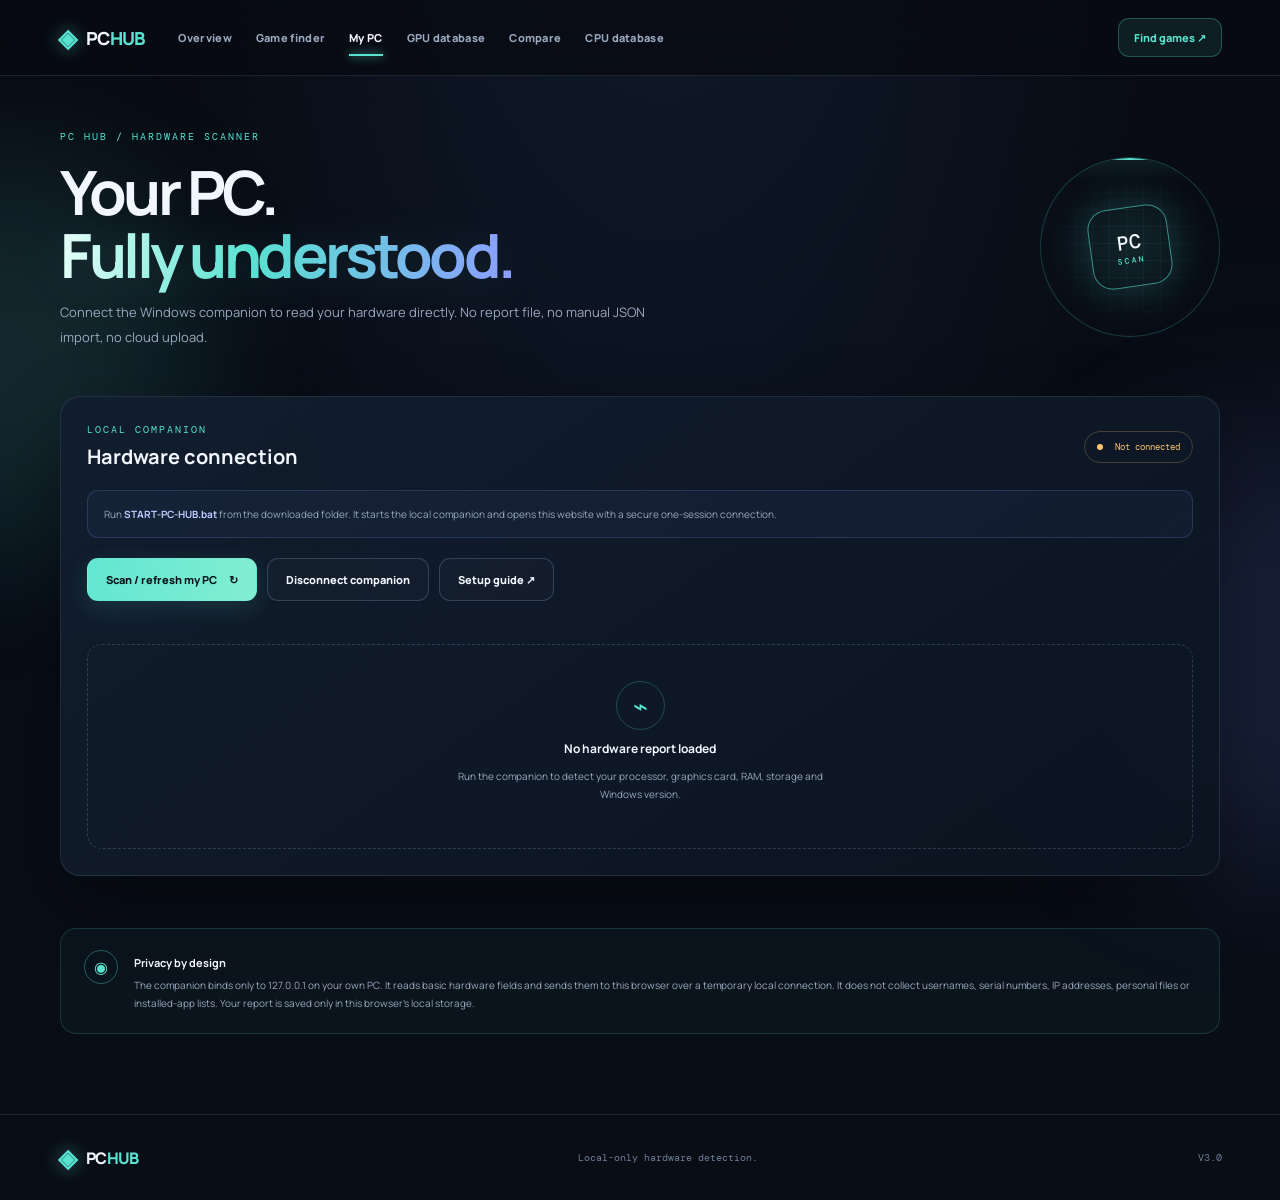
==== my-pc.html @ 4789aaba "Add files via upload" ====
<!doctype html><html lang="en"><head><meta charset="utf-8"><meta name="viewport" content="width=device-width,initial-scale=1"><meta name="theme-color" content="#080b13"><title>My PC — PC Hub</title><link rel="preconnect" href="https://fonts.googleapis.com"><link href="https://fonts.googleapis.com/css2?family=DM+Mono:wght@400;500&family=Manrope:wght@400;500;600;700;800&display=swap" rel="stylesheet"><link rel="stylesheet" href="style.css"></head>
<body data-page="mypc"><div class="ambient ambient-a"></div><div class="ambient ambient-b"></div><header class="topbar"><a class="brand" href="index.html"><span class="brand-icon">◈</span><span>PC<span class="brand-accent">HUB</span></span></a><button class="mobile-menu" id="mobileMenu" aria-label="Toggle navigation">☰</button><nav class="main-nav" id="mainNav"><a href="index.html">Overview</a><a href="games.html">Game finder</a><a class="active" href="my-pc.html">My PC</a><a href="gpus.html">GPU database</a><a href="compare.html">Compare</a><a href="cpus.html">CPU database</a></nav><a class="nav-cta" href="games.html">Find games ↗</a></header>
<main class="container page-main"><div class="page-hero reveal"><div><div class="eyebrow">PC HUB / HARDWARE SCANNER</div><h1>Your PC.<br><span class="gradient-text">Fully understood.</span></h1><p>Connect the Windows companion to read your hardware directly. No report file, no manual JSON import, no cloud upload.</p></div><div class="scanner-visual"><div class="scanner-grid"></div><div class="scanner-core">PC<br><span>SCAN</span></div><div class="scanner-line"></div></div></div>
<section class="panel scanner-panel reveal"><div class="panel-topline"><div><div class="eyebrow">LOCAL COMPANION</div><h2>Hardware connection</h2></div><div class="connection-state" id="connectionState"><i></i> Not connected</div></div><div id="bridgeMessage" class="inline-notice">Run <b>START-PC-HUB.bat</b> from the downloaded folder. It starts the local companion and opens this website with a secure one-session connection.</div><div class="scanner-actions"><button class="button button-primary" id="scanNow">Scan / refresh my PC <span>↻</span></button><button class="button button-ghost" id="stopBridge">Disconnect companion</button><a class="button button-ghost" href="README.md">Setup guide ↗</a></div><div class="scan-progress" id="scanProgress"><span></span></div><div id="hardwareReport" class="hardware-grid"><div class="hardware-placeholder"><div class="placeholder-icon">⌁</div><b>No hardware report loaded</b><p>Run the companion to detect your processor, graphics card, RAM, storage and Windows version.</p></div></div></section>
<section class="privacy-card reveal"><div class="privacy-icon">◉</div><div><b>Privacy by design</b><p>The companion binds only to 127.0.0.1 on your own PC. It reads basic hardware fields and sends them to this browser over a temporary local connection. It does not collect usernames, serial numbers, IP addresses, personal files or installed-app lists. Your report is saved only in this browser's local storage.</p></div></section></main><footer class="site-footer"><a class="brand" href="index.html"><span class="brand-icon">◈</span><span>PC<span class="brand-accent">HUB</span></span></a><span>Local-only hardware detection.</span><span class="footer-right">V3.0</span></footer><script src="app.js"></script></body></html>
---- style.css ----
:root{--bg:#080b13;--bg2:#0d1420;--panel:#111a29;--panel2:#0d1725;--line:rgba(155,181,218,.14);--line2:rgba(155,181,218,.24);--text:#f2f6ff;--muted:#99a8be;--muted2:#6e7f98;--cyan:#58e2d0;--blue:#7696ff;--violet:#ad87ff;--green:#68e1a4;--amber:#ffc66d;--red:#ff858a;--radius:22px;--shadow:0 25px 70px rgba(0,0,0,.32)}*{box-sizing:border-box}html{scroll-behavior:smooth}body{margin:0;min-height:100vh;overflow-x:hidden;background:radial-gradient(ellipse at 52% -35%,rgba(49,91,146,.24),transparent 56%),linear-gradient(180deg,#080b13 0%,#080d17 55%,#090d15 100%);color:var(--text);font-family:Manrope,Inter,Segoe UI,Arial,sans-serif;-webkit-font-smoothing:antialiased}a{color:inherit;text-decoration:none}button,input,select{font:inherit}.ambient{position:fixed;z-index:-1;pointer-events:none;filter:blur(75px);opacity:.13;border-radius:50%;animation:ambientDrift 18s ease-in-out infinite alternate}.ambient-a{width:390px;height:390px;left:-190px;top:18%;background:var(--cyan)}.ambient-b{width:440px;height:440px;right:-210px;top:48%;background:var(--blue);animation-delay:-9s}@keyframes ambientDrift{from{transform:translate3d(0,-20px,0) scale(.9)}to{transform:translate3d(30px,40px,0) scale(1.15)}}.topbar{height:76px;padding:0 max(4.5vw,24px);display:flex;align-items:center;gap:34px;border-bottom:1px solid var(--line);background:rgba(8,11,19,.79);backdrop-filter:blur(22px);position:sticky;top:0;z-index:30}.brand{display:inline-flex;align-items:center;gap:10px;font-size:18px;font-weight:800;letter-spacing:-.7px;white-space:nowrap}.brand-icon{color:var(--cyan);font-size:25px;text-shadow:0 0 18px #58e2d080}.brand-accent{color:var(--cyan)}.main-nav{display:flex;gap:24px;flex:1;align-items:center}.main-nav a{color:var(--muted);font-size:11px;font-weight:800;letter-spacing:.3px;transition:color .25s,transform .25s;position:relative}.main-nav a:after{content:"";position:absolute;left:0;bottom:-11px;width:0;height:2px;background:var(--cyan);box-shadow:0 0 10px var(--cyan);transition:width .25s}.main-nav a:hover,.main-nav a.active{color:var(--text)}.main-nav a:hover{transform:translateY(-1px)}.main-nav a.active:after,.main-nav a:hover:after{width:100%}.nav-cta{font-size:11px;font-weight:800;background:rgba(88,226,208,.09);border:1px solid rgba(88,226,208,.28);color:var(--cyan);padding:11px 15px;border-radius:11px;white-space:nowrap;transition:.25s}.nav-cta:hover{background:rgba(88,226,208,.17);box-shadow:0 0 25px rgba(88,226,208,.1);transform:translateY(-2px)}.pulse-dot{display:inline-block;width:7px;height:7px;border-radius:50%;background:var(--green);box-shadow:0 0 0 0 rgba(104,225,164,.5);margin-right:8px;animation:pulse 1.9s ease-out infinite}@keyframes pulse{70%{box-shadow:0 0 0 8px rgba(104,225,164,0)}100%{box-shadow:0 0 0 0 rgba(104,225,164,0)}}.mobile-menu{display:none;background:none;color:var(--text);border:1px solid var(--line);padding:8px 11px;border-radius:9px}.container{width:min(1160px,calc(100% - 48px));margin:0 auto}.home-main{padding-top:60px;padding-bottom:70px}.hero{min-height:480px;border:1px solid var(--line);border-radius:28px;padding:62px 62px 54px;position:relative;overflow:hidden;display:grid;grid-template-columns:1.12fr .88fr;align-items:center;background:linear-gradient(122deg,rgba(18,30,47,.98),rgba(11,20,33,.94) 58%,rgba(15,35,47,.91));box-shadow:var(--shadow);isolation:isolate}.hero:before{content:"";position:absolute;inset:0;z-index:-1;background:linear-gradient(110deg,transparent 25%,rgba(88,226,208,.045) 50%,transparent 75%);background-size:220% 100%;animation:heroSweep 8s ease-in-out infinite}.hero:after{content:"";position:absolute;width:560px;height:560px;border-radius:50%;right:-220px;top:-270px;border:1px solid rgba(88,226,208,.09);box-shadow:0 0 0 40px rgba(88,226,208,.018),0 0 0 80px rgba(88,226,208,.012);z-index:-1}@keyframes heroSweep{0%,100%{background-position:120% 0}50%{background-position:-80% 0}}.eyebrow{font:10px 'DM Mono',monospace;letter-spacing:2px;color:var(--cyan);text-transform:uppercase}.hero-copy{position:relative;z-index:2}.hero h1{font-size:clamp(48px,6vw,72px);letter-spacing:-4px;line-height:1.02;margin:22px 0 18px;font-weight:800}.gradient-text{background:linear-gradient(100deg,#e9fff9 0%,#58e2d0 42%,#8e9cff 100%);background-clip:text;-webkit-background-clip:text;color:transparent;filter:drop-shadow(0 5px 22px rgba(88,226,208,.12))}.hero-lede{color:var(--muted);font-size:14px;line-height:1.9;max-width:510px}.hero-actions{display:flex;gap:12px;margin-top:28px}.button{border:1px solid var(--line2);border-radius:11px;padding:13px 18px;display:inline-flex;align-items:center;justify-content:center;gap:12px;font-size:11px;font-weight:800;cursor:pointer;transition:transform .25s,border-color .25s,background .25s,box-shadow .25s;color:var(--text);background:rgba(255,255,255,.025)}.button:hover{transform:translateY(-3px);border-color:rgba(88,226,208,.55);box-shadow:0 12px 28px rgba(0,0,0,.18)}.button-primary{color:#08131a;background:linear-gradient(105deg,#62e6d2,#82eed2);border-color:transparent;box-shadow:0 7px 25px rgba(88,226,208,.14)}.button-primary:hover{background:linear-gradient(105deg,#8af2e3,#9cf5dc);box-shadow:0 12px 35px rgba(88,226,208,.22)}.button-ghost{background:rgba(255,255,255,.018)}.hero-proof{display:flex;gap:12px;align-items:center;color:var(--muted2);font:10px 'DM Mono';margin-top:28px}.proof-avatars{display:flex}.proof-avatars i{font-style:normal;font-size:8px;font-weight:700;letter-spacing:.2px;width:28px;height:28px;display:grid;place-items:center;border:2px solid #152334;border-radius:50%;margin-left:-6px;background:#193448;color:var(--cyan)}.proof-avatars i:first-child{margin-left:0}.hero-visual{height:360px;position:relative;display:grid;place-items:center;perspective:800px}.hero-core{width:180px;height:180px;border-radius:42px;display:grid;place-items:center;background:linear-gradient(140deg,#173d4c,#101f35 70%);border:1px solid rgba(88,226,208,.5);box-shadow:0 0 70px rgba(88,226,208,.15),inset 0 0 40px rgba(88,226,208,.08);transform:rotate(-8deg);animation:coreFloat 5s ease-in-out infinite}.core-inner{transform:rotate(8deg);text-align:center;color:var(--cyan);font:12px 'DM Mono';letter-spacing:2px}.core-inner b{display:block;color:#f3fffd;font-size:43px;letter-spacing:-3px;text-shadow:0 0 25px rgba(88,226,208,.35)}.core-inner small{font-size:7px;color:#87a9b6;letter-spacing:1.4px}.orbit{position:absolute;border:1px solid rgba(88,226,208,.2);border-radius:50%;transform:rotate(-28deg);animation:orbitSpin 28s linear infinite}.orbit-one{width:315px;height:130px}.orbit-two{width:290px;height:265px;border-color:rgba(118,150,255,.2);transform:rotate(57deg);animation-duration:36s;animation-direction:reverse}.scan-ring{position:absolute;width:230px;height:230px;border:1px dashed rgba(88,226,208,.2);border-radius:50%;animation:orbitSpin 50s linear infinite}.scan-ring:before{content:"";position:absolute;width:7px;height:7px;left:29px;top:33px;border-radius:50%;background:var(--cyan);box-shadow:0 0 18px var(--cyan)}@keyframes orbitSpin{to{transform:rotate(332deg)}}@keyframes coreFloat{0%,100%{transform:translateY(0) rotate(-8deg)}50%{transform:translateY(-12px) rotate(-5deg)}}.float-chip{position:absolute;z-index:3;display:flex;align-items:center;gap:10px;padding:11px 14px;border:1px solid rgba(154,191,219,.23);border-radius:12px;background:rgba(9,19,31,.85);backdrop-filter:blur(12px);box-shadow:0 15px 30px rgba(0,0,0,.22);animation:chipBob 4s ease-in-out infinite}.float-chip small{display:block;font:8px 'DM Mono';color:var(--muted2);letter-spacing:1px}.float-chip b{display:block;font:12px 'DM Mono';color:var(--text);margin-top:3px}.chip-icon{color:var(--cyan);font-size:20px}.chip-gpu{top:40px;left:12px}.chip-cpu{right:0;top:85px;animation-delay:-1.5s}.chip-fps{bottom:38px;left:55px;animation-delay:-2.6s}@keyframes chipBob{0%,100%{transform:translateY(0)}50%{transform:translateY(-8px)}}.quick-strip{display:grid;grid-template-columns:1.35fr 1fr 1fr auto;align-items:center;gap:22px;padding:21px 25px;margin-top:18px;border:1px solid var(--line);border-radius:17px;background:rgba(13,22,35,.8)}.quick-strip>div:not(:last-child){display:flex;flex-direction:column;gap:5px;border-right:1px solid var(--line)}.strip-label{font:9px 'DM Mono';letter-spacing:1.4px;color:var(--muted2)}.quick-strip strong{font-size:15px}.quick-strip small{font-size:10px;color:var(--muted2)}.strip-action a{color:var(--cyan);font-size:11px;font-weight:800;white-space:nowrap}.section-block{margin-top:76px}.compact-block{margin-top:55px}.section-heading{display:flex;justify-content:space-between;align-items:end;margin-bottom:22px}.section-heading h2{font-size:29px;letter-spacing:-1.4px;margin:10px 0 0}.section-index{font:9px 'DM Mono';letter-spacing:1.2px;color:var(--muted2)}.feature-grid{display:grid;grid-template-columns:1.25fr 1fr 1fr;gap:15px}.feature-card{position:relative;overflow:hidden;min-height:290px;padding:24px;border:1px solid var(--line);border-radius:18px;background:linear-gradient(150deg,rgba(20,31,48,.96),rgba(12,21,34,.95));transition:transform .3s,border-color .3s,box-shadow .3s;display:flex;flex-direction:column;justify-content:space-between}.feature-card:hover{transform:translateY(-6px);border-color:rgba(88,226,208,.4);box-shadow:0 18px 42px rgba(0,0,0,.25)}.feature-card:after{content:"";position:absolute;width:200px;height:200px;right:-80px;bottom:-105px;border-radius:50%;border:1px solid rgba(88,226,208,.13);box-shadow:0 0 0 25px rgba(88,226,208,.025),0 0 0 50px rgba(88,226,208,.02)}.feature-large{background:linear-gradient(135deg,#14293a,#101929 70%,#16333b)}.feature-top{display:flex;justify-content:space-between;align-items:center}.feature-number{font:10px 'DM Mono';color:var(--muted2)}.feature-icon{font-size:22px;color:var(--cyan)}.feature-card h3{font-size:24px;line-height:1.15;letter-spacing:-1px;margin:13px 0}.feature-large h3{font-size:31px}.feature-card p{font-size:11px;line-height:1.8;color:var(--muted);max-width:290px}.text-link{color:var(--cyan);font-size:10px;font-weight:800;display:inline-block;margin-top:10px}.game-decoration{position:absolute;right:18px;bottom:40px;display:flex;flex-direction:column;align-items:center;transform:rotate(-8deg);opacity:.8;color:rgba(88,226,208,.28);font:14px 'DM Mono';letter-spacing:3px}.game-decoration b{font-size:25px;color:rgba(88,226,208,.53)}.game-decoration i{font-style:normal;font-size:32px;color:rgba(104,225,164,.65)}.steps-grid{display:grid;grid-template-columns:repeat(3,1fr);gap:15px}.step-card{border-top:1px solid var(--line2);padding:22px 20px 8px;background:linear-gradient(180deg,rgba(17,28,43,.8),transparent)}.step-card>span{font:11px 'DM Mono';color:var(--cyan)}.step-card h3{margin:15px 0 7px;font-size:17px}.step-card p{color:var(--muted);font-size:11px;line-height:1.8}.disclaimer,.privacy-card{display:flex;gap:16px;align-items:center;padding:21px 23px;margin-top:52px;border:1px solid rgba(255,198,109,.18);border-radius:16px;background:rgba(255,198,109,.035)}.disclaimer-mark{width:30px;height:30px;border-radius:50%;display:grid;place-items:center;color:var(--amber);border:1px solid rgba(255,198,109,.4);font-weight:800;flex-shrink:0}.disclaimer p,.privacy-card p{font-size:10px;line-height:1.75;color:var(--muted);margin:5px 0 0}.disclaimer a{margin-left:auto;white-space:nowrap;color:var(--amber);font-size:10px;font-weight:800}.site-footer{border-top:1px solid var(--line);min-height:86px;padding:20px max(4.5vw,24px);display:flex;justify-content:space-between;align-items:center;color:var(--muted2);font:10px 'DM Mono';gap:15px}.site-footer .brand{color:var(--text);font:800 16px Manrope}.footer-right{color:var(--muted2)}.page-main{padding-top:48px;padding-bottom:80px}.page-hero{min-height:245px;display:flex;align-items:center;justify-content:space-between;gap:30px;margin-bottom:27px}.page-hero h1{font-size:clamp(43px,5vw,61px);letter-spacing:-3.5px;line-height:1.03;margin:18px 0 12px}.page-hero p{max-width:620px;font-size:13px;color:var(--muted);line-height:1.9}.page-hero-badge{width:155px;height:155px;flex-shrink:0;border:1px solid rgba(88,226,208,.3);border-radius:30px;display:flex;flex-direction:column;justify-content:center;align-items:center;gap:5px;position:relative;background:linear-gradient(150deg,rgba(31,71,77,.38),rgba(21,31,54,.5));box-shadow:0 0 60px rgba(88,226,208,.07);transform:rotate(4deg);animation:badgeFloat 5s ease-in-out infinite}.page-hero-badge span{font:9px 'DM Mono';color:var(--cyan);letter-spacing:2px}.page-hero-badge b{font-size:28px;letter-spacing:-1px}.page-hero-badge small{font:8px 'DM Mono';color:var(--muted2);letter-spacing:1.4px}.gpu-badge{border-color:rgba(118,150,255,.35);background:linear-gradient(150deg,rgba(55,64,113,.28),rgba(21,31,54,.5))}.gpu-badge span{color:var(--blue)}.cpu-badge{border-color:rgba(173,135,255,.35);background:linear-gradient(150deg,rgba(75,52,114,.28),rgba(21,31,54,.5))}.cpu-badge span{color:var(--violet)}@keyframes badgeFloat{0%,100%{transform:rotate(4deg) translateY(0)}50%{transform:rotate(0deg) translateY(-8px)}}.search-panel,.panel,.compare-controls{border:1px solid var(--line);border-radius:20px;background:linear-gradient(145deg,rgba(18,30,47,.96),rgba(12,20,32,.96));padding:24px;box-shadow:var(--shadow)}.search-label{font:9px 'DM Mono';letter-spacing:1.4px;color:var(--muted);margin-bottom:17px}.search-form{margin:0}.search-input-wrap{display:flex;align-items:center;gap:12px;border:1px solid var(--line2);background:#090f1a;border-radius:13px;padding:7px 8px 7px 16px;min-height:59px}.search-input-wrap>span{font-size:23px;color:var(--cyan)}.search-input-wrap input{background:transparent;border:0;outline:0;min-width:0;flex:1;color:var(--text);font-size:12px}.search-input-wrap input::placeholder{color:#66768d}.search-meta{display:flex;justify-content:space-between;gap:14px;margin-top:13px;color:var(--muted2);font:9px 'DM Mono'}.featured-games{display:grid;grid-template-columns:repeat(5,1fr);gap:10px}.suggestion-card{min-height:118px;border:1px solid var(--line);border-radius:13px;padding:15px;background:linear-gradient(145deg,#152237,#0f1826);display:flex;flex-direction:column;justify-content:space-between;transition:.25s;cursor:pointer;text-align:left;color:var(--text)}.suggestion-card:hover{transform:translateY(-4px);border-color:rgba(88,226,208,.45);box-shadow:0 10px 30px rgba(0,0,0,.2)}.suggestion-card small{font:8px 'DM Mono';color:var(--cyan);letter-spacing:1px}.suggestion-card b{font-size:12px;line-height:1.5}.suggestion-card span{font:9px 'DM Mono';color:var(--muted2)}.game-results{display:grid;grid-template-columns:repeat(3,1fr);gap:13px}.empty-results{min-height:230px;grid-template-columns:1fr;place-items:center;align-content:center;text-align:center;border:1px dashed var(--line2);border-radius:17px;color:var(--muted)}.empty-orbit{width:54px;height:54px;display:grid;place-items:center;border-radius:50%;border:1px solid rgba(88,226,208,.25);color:var(--cyan);font-size:28px;margin-bottom:8px;box-shadow:0 0 28px rgba(88,226,208,.08);animation:softPulse 3s ease-in-out infinite}.empty-results b{color:var(--text);font-size:13px}.empty-results p{font-size:10px}.game-result-card{overflow:hidden;border:1px solid var(--line);border-radius:15px;background:#101a29;transition:.25s;cursor:pointer}.game-result-card:hover{transform:translateY(-4px);border-color:rgba(88,226,208,.38)}.game-result-card img{display:block;width:100%;height:132px;object-fit:cover;background:#18263a}.game-result-info{padding:14px}.game-result-info b{display:block;font-size:12px;line-height:1.5;min-height:36px}.game-result-info small{display:block;color:var(--muted2);font:9px 'DM Mono';margin-top:9px}.game-result-info span{display:block;color:var(--cyan);font-size:10px;font-weight:800;margin-top:13px}.notice-card{border:1px solid rgba(118,150,255,.18);background:rgba(118,150,255,.045);border-radius:15px;padding:19px 21px;margin-top:28px}.notice-card b{font-size:11px;color:#b5c4ff}.notice-card p{font-size:10px;line-height:1.8;color:var(--muted);margin:7px 0 0}.back-link{display:inline-block;color:var(--cyan);font-size:11px;font-weight:800;margin:0 0 25px}.game-detail-loading{min-height:480px;display:flex;flex-direction:column;align-items:center;justify-content:center;text-align:center;color:var(--muted)}.loader-orb{width:58px;height:58px;border:2px solid rgba(88,226,208,.18);border-top-color:var(--cyan);border-radius:50%;animation:orbitSpin 1.1s linear infinite;margin-bottom:17px}.game-detail-loading h2{color:var(--text);font-size:19px}.game-detail-loading p{font-size:11px}.game-detail-hero{display:grid;grid-template-columns:1.2fr .8fr;gap:22px;align-items:stretch;margin-bottom:22px}.game-cover{width:100%;height:100%;min-height:220px;object-fit:cover;border:1px solid var(--line);border-radius:18px;background:#101a29}.game-title-box{padding:27px;border:1px solid var(--line);border-radius:18px;background:linear-gradient(145deg,#152438,#0d1725)}.game-title-box h1{font-size:clamp(28px,4vw,42px);letter-spacing:-2px;margin:12px 0}.game-title-box p{font-size:11px;line-height:1.8;color:var(--muted)}.game-title-box .button{margin-top:12px}.compat-panel{padding:24px;border:1px solid var(--line);border-radius:18px;background:linear-gradient(140deg,#121e2d,#0c1624);margin-bottom:20px}.compat-top{display:flex;align-items:center;justify-content:space-between;gap:20px}.compat-top h2{font-size:19px;margin:4px 0}.compat-score{font:10px 'DM Mono';color:var(--cyan);padding:9px 12px;border:1px solid rgba(88,226,208,.24);border-radius:30px}.setting-grid{display:grid;grid-template-columns:repeat(3,1fr);gap:12px;margin-top:20px}.setting-card{border:1px solid var(--line);border-radius:13px;padding:18px;background:rgba(6,13,22,.4)}.setting-card span{font:9px 'DM Mono';color:var(--muted2);letter-spacing:1px}.setting-card b{display:block;font-size:20px;margin:10px 0 5px}.setting-card small{font-size:9px;line-height:1.6;color:var(--muted)}.setting-card.low b{color:var(--green)}.setting-card.medium b{color:var(--amber)}.setting-card.high b{color:var(--red)}.checklist{display:grid;grid-template-columns:repeat(2,1fr);gap:10px;margin-top:17px}.check-item{display:flex;align-items:flex-start;gap:10px;padding:13px;border:1px solid var(--line);border-radius:11px;background:rgba(8,14,23,.55)}.check-indicator{width:8px;height:8px;flex-shrink:0;margin-top:5px;border-radius:50%;background:var(--muted2)}.check-item.pass .check-indicator{background:var(--green);box-shadow:0 0 10px #68e1a4}.check-item.fail .check-indicator{background:var(--red);box-shadow:0 0 10px #ff858a}.check-item.unknown .check-indicator{background:var(--amber)}.check-item b{display:block;font-size:10px}.check-item small{display:block;color:var(--muted);font-size:9px;line-height:1.6;margin-top:4px}.requirements-grid{display:grid;grid-template-columns:1fr 1fr;gap:15px;margin-top:20px}.requirements-box{border:1px solid var(--line);border-radius:15px;padding:20px;background:rgba(11,18,29,.75)}.requirements-box h3{font-size:13px;margin:0 0 13px}.requirements-box pre{margin:0;white-space:pre-wrap;word-break:break-word;color:var(--muted);font:10px/1.8 Manrope,Arial,sans-serif}.database-tools{display:grid;grid-template-columns:1fr 180px 180px;gap:10px;align-items:center;border:1px solid var(--line);padding:15px;border-radius:17px;background:rgba(16,26,41,.82)}.database-tools .search-input-wrap{min-height:49px}.database-tools select,.compare-controls select{background:#0b1320;color:var(--text);border:1px solid var(--line2);border-radius:10px;padding:13px 12px;font-size:10px;outline:0}.database-summary{display:flex;justify-content:space-between;gap:15px;margin:18px 2px 13px;font:9px 'DM Mono';color:var(--muted2)}.hardware-list{display:grid;grid-template-columns:repeat(3,1fr);gap:12px}.hardware-card{border:1px solid var(--line);border-radius:15px;padding:18px;background:linear-gradient(145deg,rgba(19,31,48,.95),rgba(12,20,32,.96));transition:transform .23s,border-color .23s,box-shadow .23s;position:relative;overflow:hidden}.hardware-card:after{content:"";position:absolute;width:90px;height:90px;border:1px solid rgba(88,226,208,.1);border-radius:50%;right:-42px;bottom:-48px;box-shadow:0 0 0 15px rgba(88,226,208,.02)}.hardware-card:hover{transform:translateY(-4px);border-color:rgba(88,226,208,.38);box-shadow:0 15px 30px rgba(0,0,0,.16)}.hardware-card .brand-tag{font:8px 'DM Mono';letter-spacing:1.3px;color:var(--cyan)}.hardware-card h3{font-size:13px;min-height:40px;line-height:1.55;margin:12px 0 13px}.hardware-meta{display:flex;justify-content:space-between;gap:10px;font:9px 'DM Mono';color:var(--muted2)}.tier-bar{height:5px;border-radius:10px;background:#202e40;margin-top:14px;overflow:hidden}.tier-bar i{display:block;height:100%;border-radius:10px;background:linear-gradient(90deg,var(--cyan),var(--blue));box-shadow:0 0 12px rgba(88,226,208,.3)}.scanner-visual{width:180px;height:180px;border-radius:50%;border:1px solid rgba(88,226,208,.22);display:grid;place-items:center;position:relative;overflow:hidden;background:radial-gradient(circle,rgba(88,226,208,.12),transparent 67%);flex-shrink:0}.scanner-grid{position:absolute;inset:0;background:linear-gradient(rgba(88,226,208,.07) 1px,transparent 1px),linear-gradient(90deg,rgba(88,226,208,.07) 1px,transparent 1px);background-size:17px 17px;mask-image:radial-gradient(circle,#000 10%,transparent 73%)}.scanner-core{width:80px;height:80px;display:grid;place-content:center;text-align:center;border:1px solid rgba(88,226,208,.6);border-radius:20px;transform:rotate(-8deg);font:20px 'DM Mono';font-weight:500;box-shadow:0 0 30px rgba(88,226,208,.13)}.scanner-core span{font-size:8px;letter-spacing:2px;color:var(--cyan)}.scanner-line{position:absolute;width:100%;height:2px;top:0;background:linear-gradient(90deg,transparent,var(--cyan),transparent);box-shadow:0 0 20px var(--cyan);animation:scannerSweep 3s ease-in-out infinite}@keyframes scannerSweep{0%,100%{top:15%}50%{top:85%}}.scanner-panel{margin-top:12px;padding:26px}.panel-topline{display:flex;align-items:center;justify-content:space-between;gap:16px}.panel-topline h2{margin:7px 0 0;font-size:20px}.connection-state{font:9px 'DM Mono';color:var(--amber);border:1px solid rgba(255,198,109,.23);padding:9px 12px;border-radius:30px;white-space:nowrap}.connection-state i{display:inline-block;width:6px;height:6px;background:var(--amber);border-radius:50%;margin-right:7px}.connection-state.connected{color:var(--green);border-color:rgba(104,225,164,.25)}.connection-state.connected i{background:var(--green);box-shadow:0 0 10px var(--green)}.inline-notice{padding:14px 16px;margin:20px 0;border:1px solid rgba(118,150,255,.2);background:rgba(118,150,255,.05);border-radius:11px;color:var(--muted);font-size:10px;line-height:1.8}.inline-notice b{color:#c0ccff}.scanner-actions{display:flex;flex-wrap:wrap;gap:10px}.scan-progress{height:3px;background:#1d2c3d;border-radius:9px;margin-top:20px;overflow:hidden;opacity:0}.scan-progress.active{opacity:1}.scan-progress span{display:block;width:35%;height:100%;background:linear-gradient(90deg,transparent,var(--cyan),transparent);animation:progressRun 1.2s ease-in-out infinite}@keyframes progressRun{from{transform:translateX(-120%)}to{transform:translateX(330%)}}.hardware-grid{display:grid;grid-template-columns:repeat(3,1fr);gap:12px;margin-top:20px}.hardware-item{padding:17px;border:1px solid var(--line);border-radius:13px;background:rgba(8,15,25,.65);min-height:108px}.hardware-item small{display:block;color:var(--muted2);font:8px 'DM Mono';letter-spacing:1.2px;margin-bottom:9px}.hardware-item b{font-size:12px;line-height:1.6;display:block;overflow-wrap:anywhere}.hardware-item span{display:block;font-size:9px;color:var(--muted);margin-top:5px}.hardware-placeholder{grid-column:1/-1;min-height:205px;display:flex;flex-direction:column;align-items:center;justify-content:center;text-align:center;border:1px dashed var(--line2);border-radius:15px;color:var(--muted)}.placeholder-icon{display:grid;place-items:center;width:49px;height:49px;border-radius:50%;border:1px solid rgba(88,226,208,.25);color:var(--cyan);font-size:25px;margin-bottom:10px}.hardware-placeholder b{font-size:12px;color:var(--text)}.hardware-placeholder p{font-size:10px;max-width:380px;line-height:1.8}.privacy-card{border-color:rgba(88,226,208,.16);background:rgba(88,226,208,.035);align-items:flex-start}.privacy-icon{width:34px;height:34px;flex-shrink:0;border:1px solid rgba(88,226,208,.35);border-radius:50%;display:grid;place-items:center;color:var(--cyan)}.privacy-card b{font-size:11px}.compare-controls{display:grid;grid-template-columns:1fr 55px 1fr auto;gap:14px;align-items:end}.compare-controls label{display:flex;flex-direction:column;gap:9px}.compare-controls label span{font:9px 'DM Mono';color:var(--muted2);letter-spacing:1px}.versus-label{align-self:center;text-align:center;color:var(--muted2);font:11px 'DM Mono';padding-bottom:10px}.versus-orb{width:150px;height:150px;border-radius:50%;border:1px solid rgba(118,150,255,.3);display:grid;place-items:center;color:#d9e0ff;font:32px 'DM Mono';box-shadow:0 0 55px rgba(118,150,255,.1),inset 0 0 40px rgba(118,150,255,.06);animation:badgeFloat 4.5s ease-in-out infinite}.compare-stage{margin-top:20px}.compare-output{display:grid;grid-template-columns:1fr 1fr;gap:14px}.compare-card{border:1px solid var(--line);border-radius:18px;padding:24px;background:linear-gradient(145deg,#162438,#0e1725)}.compare-card.winner{border-color:rgba(88,226,208,.5);box-shadow:0 0 35px rgba(88,226,208,.07)}.compare-card .brand-tag{font:9px 'DM Mono';color:var(--cyan);letter-spacing:1.3px}.compare-card h2{font-size:22px;margin:12px 0}.compare-card .winner-tag{display:inline-block;font:8px 'DM Mono';color:var(--green);padding:7px 9px;border:1px solid rgba(104,225,164,.25);border-radius:20px}.compare-card .big-index{font:35px 'DM Mono';margin:17px 0 5px}.compare-stat{display:flex;justify-content:space-between;border-top:1px solid var(--line);padding:12px 0;color:var(--muted);font-size:10px}.compare-stat b{color:var(--text)}.notice-card+.notice-card{margin-top:12px}.reveal{opacity:0;transform:translateY(16px);animation:revealIn .75s cubic-bezier(.2,.7,.2,1) forwards}.reveal:nth-child(2){animation-delay:.09s}.reveal:nth-child(3){animation-delay:.16s}.reveal:nth-child(4){animation-delay:.23s}@keyframes revealIn{to{opacity:1;transform:translateY(0)}}@keyframes softPulse{0%,100%{box-shadow:0 0 0 rgba(88,226,208,0)}50%{box-shadow:0 0 28px rgba(88,226,208,.15)}}.compact-block .section-heading{margin-bottom:18px}.no-results{grid-column:1/-1;padding:40px;text-align:center;border:1px dashed var(--line);border-radius:13px;color:var(--muted);font-size:11px}.status-chip{display:inline-block;border-radius:20px;padding:6px 9px;font:8px 'DM Mono';letter-spacing:.6px}.status-chip.pass{color:var(--green);border:1px solid rgba(104,225,164,.25)}.status-chip.fail{color:var(--red);border:1px solid rgba(255,133,138,.25)}.status-chip.unknown{color:var(--amber);border:1px solid rgba(255,198,109,.25)}
@media(max-width:1000px){.topbar{gap:20px}.main-nav{gap:14px}.main-nav a{font-size:10px}.hero{padding:48px 42px}.hero h1{font-size:59px}.featured-games{grid-template-columns:repeat(4,1fr)}.hardware-list{grid-template-columns:repeat(2,1fr)}}@media(max-width:780px){.topbar{height:auto;min-height:68px;flex-wrap:wrap;padding:13px 20px;gap:12px}.mobile-menu{display:block;margin-left:auto}.nav-cta{display:none}.main-nav{display:none;order:4;flex-basis:100%;padding:8px 0 6px;flex-wrap:wrap;gap:15px}.main-nav.open{display:flex}.main-nav a:after{bottom:-6px}.container{width:min(100% - 32px,650px)}.home-main{padding-top:27px}.hero{grid-template-columns:1fr;padding:38px 30px;min-height:0}.hero h1{font-size:54px}.hero-visual{height:290px;margin-top:12px}.quick-strip{grid-template-columns:1fr 1fr}.quick-strip>div:not(:last-child){border-right:0}.strip-action{grid-column:1/-1;padding-top:6px}.feature-grid{grid-template-columns:1fr 1fr}.feature-large{grid-column:1/-1;min-height:250px}.steps-grid{grid-template-columns:1fr}.section-block{margin-top:55px}.page-main{padding-top:30px}.page-hero{min-height:190px}.page-hero-badge,.scanner-visual,.versus-orb{width:125px;height:125px}.game-detail-hero{grid-template-columns:1fr}.game-cover{height:210px}.compare-controls{grid-template-columns:1fr 40px 1fr}.compare-controls .button{grid-column:1/-1}.hardware-grid{grid-template-columns:repeat(2,1fr)}.search-meta{flex-direction:column}.disclaimer{align-items:flex-start;flex-wrap:wrap}.disclaimer a{margin-left:45px}.site-footer{flex-wrap:wrap}.footer-right{width:100%}}
@media(max-width:540px){.hero{padding:30px 22px}.hero h1{font-size:46px;letter-spacing:-2.8px}.hero-visual{transform:scale(.88);margin:-5px -20px}.hero-actions{flex-direction:column;align-items:stretch}.hero-proof{font-size:9px}.quick-strip{padding:17px;gap:16px}.quick-strip strong{font-size:13px}.section-heading h2{font-size:24px}.section-index{font-size:8px}.feature-grid{grid-template-columns:1fr}.feature-large{grid-column:auto}.feature-card{min-height:245px}.page-hero{align-items:flex-start}.page-hero h1{font-size:42px;letter-spacing:-2.5px}.page-hero-badge{width:95px;height:95px;border-radius:20px;margin-top:25px}.page-hero-badge b{font-size:20px}.page-hero-badge small{font-size:6px}.page-hero p{font-size:11px}.search-panel{padding:16px}.search-input-wrap{flex-wrap:wrap;padding:10px}.search-input-wrap input{width:calc(100% - 45px);font-size:11px}.search-input-wrap .button{width:100%}.featured-games{grid-template-columns:repeat(2,1fr)}.game-results{grid-template-columns:repeat(2,1fr);gap:9px}.game-result-card img{height:105px}.game-result-info{padding:10px}.game-result-info b{font-size:10px}.database-tools{grid-template-columns:1fr 1fr}.database-tools .search-input-wrap{grid-column:1/-1}.hardware-list{grid-template-columns:1fr}.database-summary{flex-direction:column}.hardware-grid{grid-template-columns:1fr 1fr}.hardware-item{padding:13px}.hardware-item b{font-size:10px}.scanner-actions{flex-direction:column}.scanner-actions .button{width:100%}.panel-topline{align-items:flex-start;flex-direction:column}.compare-controls{grid-template-columns:1fr}.versus-label{padding:0}.compare-output{grid-template-columns:1fr}.setting-grid{grid-template-columns:1fr}.checklist,.requirements-grid{grid-template-columns:1fr}.compat-top{align-items:flex-start;flex-direction:column}.disclaimer{padding:16px}.site-footer{padding:20px}.footer-right{width:auto}}
@media(prefers-reduced-motion:reduce){*,*:before,*:after{scroll-behavior:auto!important;animation-duration:.01ms!important;animation-iteration-count:1!important;transition-duration:.01ms!important}}
.muted-note{font-size:10px;line-height:1.8;color:var(--muted);margin:15px 0 0;padding:13px 15px;border-left:2px solid rgba(255,198,109,.55);background:rgba(255,198,109,.035)}
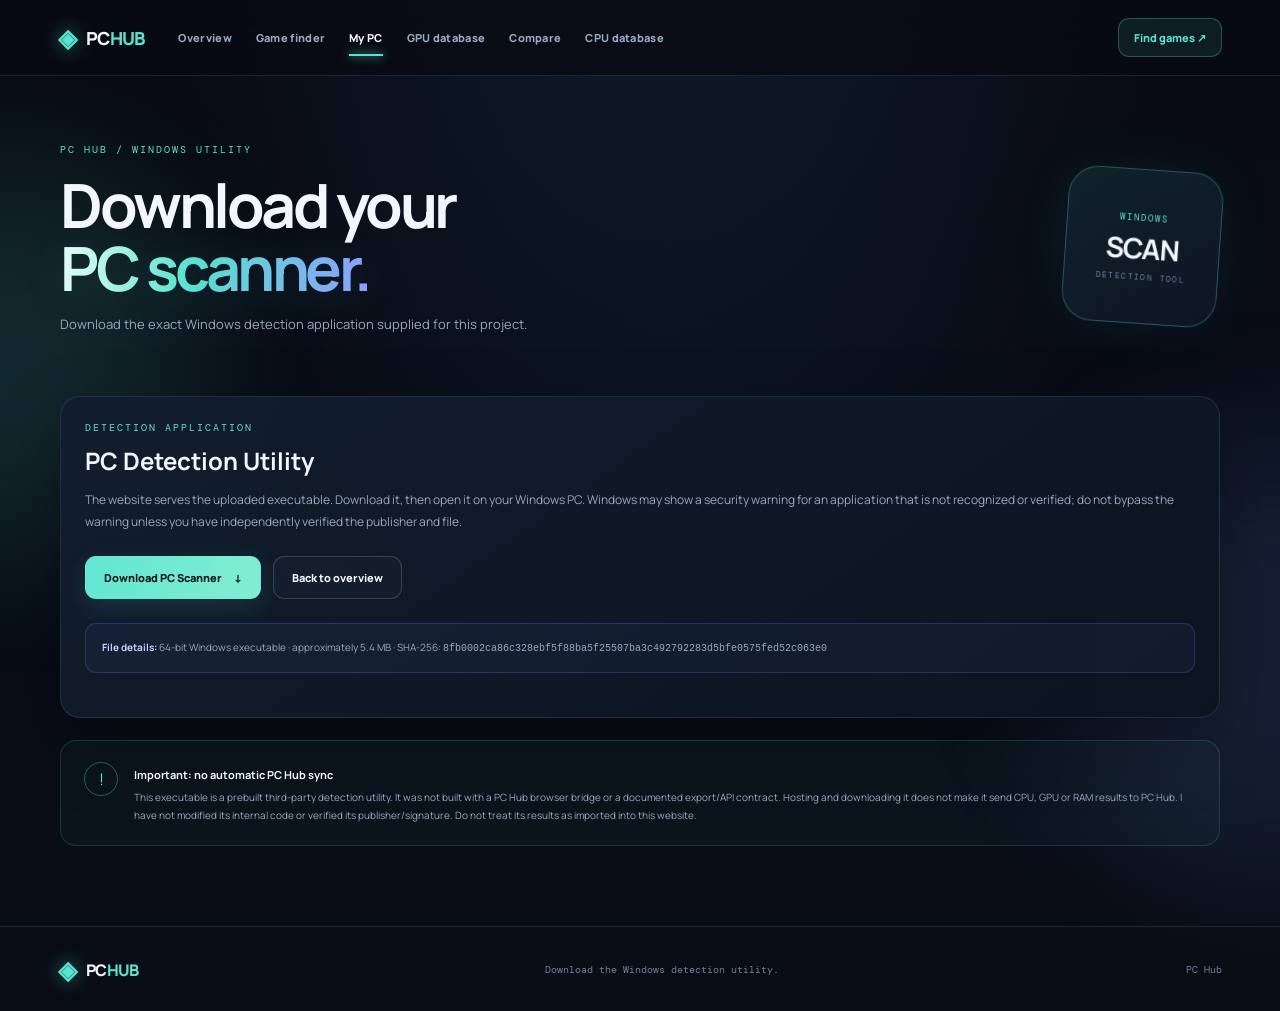
==== commit 2c631301: "Add files via upload" ====
--- a/my-pc.html
+++ b/my-pc.html
@@ -1,5 +1,17 @@
-<!doctype html><html lang="en"><head><meta charset="utf-8"><meta name="viewport" content="width=device-width,initial-scale=1"><meta name="theme-color" content="#080b13"><title>My PC — PC Hub</title><link rel="preconnect" href="https://fonts.googleapis.com"><link href="https://fonts.googleapis.com/css2?family=DM+Mono:wght@400;500&family=Manrope:wght@400;500;600;700;800&display=swap" rel="stylesheet"><link rel="stylesheet" href="style.css"></head>
-<body data-page="mypc"><div class="ambient ambient-a"></div><div class="ambient ambient-b"></div><header class="topbar"><a class="brand" href="index.html"><span class="brand-icon">◈</span><span>PC<span class="brand-accent">HUB</span></span></a><button class="mobile-menu" id="mobileMenu" aria-label="Toggle navigation">☰</button><nav class="main-nav" id="mainNav"><a href="index.html">Overview</a><a href="games.html">Game finder</a><a class="active" href="my-pc.html">My PC</a><a href="gpus.html">GPU database</a><a href="compare.html">Compare</a><a href="cpus.html">CPU database</a></nav><a class="nav-cta" href="games.html">Find games ↗</a></header>
-<main class="container page-main"><div class="page-hero reveal"><div><div class="eyebrow">PC HUB / HARDWARE SCANNER</div><h1>Your PC.<br><span class="gradient-text">Fully understood.</span></h1><p>Connect the Windows companion to read your hardware directly. No report file, no manual JSON import, no cloud upload.</p></div><div class="scanner-visual"><div class="scanner-grid"></div><div class="scanner-core">PC<br><span>SCAN</span></div><div class="scanner-line"></div></div></div>
-<section class="panel scanner-panel reveal"><div class="panel-topline"><div><div class="eyebrow">LOCAL COMPANION</div><h2>Hardware connection</h2></div><div class="connection-state" id="connectionState"><i></i> Not connected</div></div><div id="bridgeMessage" class="inline-notice">Run <b>START-PC-HUB.bat</b> from the downloaded folder. It starts the local companion and opens this website with a secure one-session connection.</div><div class="scanner-actions"><button class="button button-primary" id="scanNow">Scan / refresh my PC <span>↻</span></button><button class="button button-ghost" id="stopBridge">Disconnect companion</button><a class="button button-ghost" href="README.md">Setup guide ↗</a></div><div class="scan-progress" id="scanProgress"><span></span></div><div id="hardwareReport" class="hardware-grid"><div class="hardware-placeholder"><div class="placeholder-icon">⌁</div><b>No hardware report loaded</b><p>Run the companion to detect your processor, graphics card, RAM, storage and Windows version.</p></div></div></section>
-<section class="privacy-card reveal"><div class="privacy-icon">◉</div><div><b>Privacy by design</b><p>The companion binds only to 127.0.0.1 on your own PC. It reads basic hardware fields and sends them to this browser over a temporary local connection. It does not collect usernames, serial numbers, IP addresses, personal files or installed-app lists. Your report is saved only in this browser's local storage.</p></div></section></main><footer class="site-footer"><a class="brand" href="index.html"><span class="brand-icon">◈</span><span>PC<span class="brand-accent">HUB</span></span></a><span>Local-only hardware detection.</span><span class="footer-right">V3.0</span></footer><script src="app.js"></script></body></html>
+<!doctype html>
+<html lang="en"><head><meta charset="utf-8"><meta name="viewport" content="width=device-width,initial-scale=1"><meta name="theme-color" content="#080b13"><title>Download PC Scanner — PC Hub</title><link rel="preconnect" href="https://fonts.googleapis.com"><link href="https://fonts.googleapis.com/css2?family=DM+Mono:wght@400;500&family=Manrope:wght@400;500;600;700;800&display=swap" rel="stylesheet"><link rel="stylesheet" href="style.css"></head>
+<body data-page="scanner"><div class="ambient ambient-a"></div><div class="ambient ambient-b"></div>
+<header class="topbar"><a class="brand" href="index.html"><span class="brand-icon">◈</span><span>PC<span class="brand-accent">HUB</span></span></a><button class="mobile-menu" id="mobileMenu" aria-label="Toggle navigation">☰</button><nav class="main-nav" id="mainNav"><a href="index.html">Overview</a><a href="games.html">Game finder</a><a class="active" href="my-pc.html">My PC</a><a href="gpus.html">GPU database</a><a href="compare.html">Compare</a><a href="cpus.html">CPU database</a></nav><a class="nav-cta" href="games.html">Find games ↗</a></header>
+<main class="container page-main">
+  <div class="page-hero reveal"><div><div class="eyebrow">PC HUB / WINDOWS UTILITY</div><h1>Download your<br><span class="gradient-text">PC scanner.</span></h1><p>Download the exact Windows detection application supplied for this project.</p></div><div class="page-hero-badge"><span>WINDOWS</span><b>SCAN</b><small>DETECTION TOOL</small></div></div>
+  <section class="panel reveal">
+    <div class="eyebrow">DETECTION APPLICATION</div><h2 style="margin:10px 0 8px">PC Detection Utility</h2>
+    <p style="color:var(--muted);font-size:12px;line-height:1.8">The website serves the uploaded executable. Download it, then open it on your Windows PC. Windows may show a security warning for an application that is not recognized or verified; do not bypass the warning unless you have independently verified the publisher and file.</p>
+    <div style="display:flex;gap:12px;flex-wrap:wrap;margin:24px 0"><a class="button button-primary" href="scanner/Detection.exe" download="Detection.exe">Download PC Scanner <span>↓</span></a><a class="button button-ghost" href="index.html">Back to overview</a></div>
+    <div class="inline-notice"><b>File details:</b> 64-bit Windows executable · approximately 5.4 MB · SHA-256: <code>8fb0002ca86c328ebf5f88ba5f25507ba3c492792283d5bfe0575fed52c063e0</code></div>
+  </section>
+  <section class="privacy-card reveal" style="margin-top:22px"><div class="privacy-icon">!</div><div><b>Important: no automatic PC Hub sync</b><p>This executable is a prebuilt third-party detection utility. It was not built with a PC Hub browser bridge or a documented export/API contract. Hosting and downloading it does not make it send CPU, GPU or RAM results to PC Hub. I have not modified its internal code or verified its publisher/signature. Do not treat its results as imported into this website.</p></div></section>
+</main>
+<footer class="site-footer"><a class="brand" href="index.html"><span class="brand-icon">◈</span><span>PC<span class="brand-accent">HUB</span></span></a><span>Download the Windows detection utility.</span><span class="footer-right">PC Hub</span></footer>
+<script>document.getElementById('mobileMenu')?.addEventListener('click',()=>document.getElementById('mainNav')?.classList.toggle('open'));</script>
+</body></html>
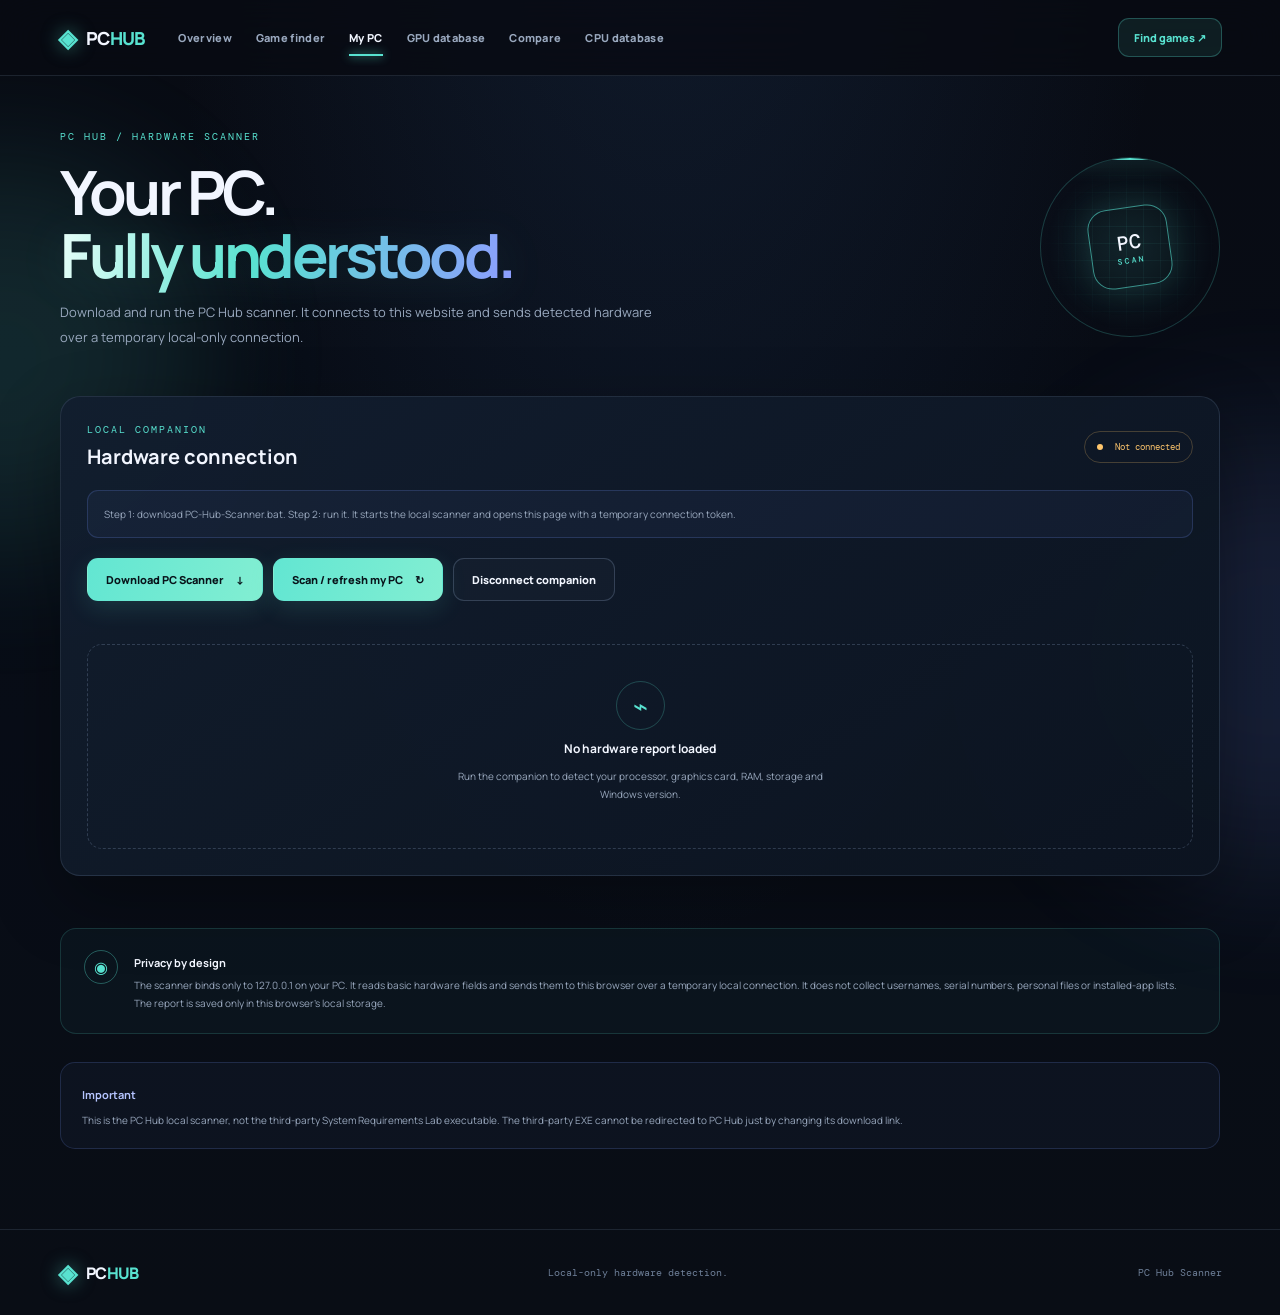
==== commit 4c43240c: "Add files via upload" ====
--- a/my-pc.html
+++ b/my-pc.html
@@ -1,17 +1,12 @@
 <!doctype html>
-<html lang="en"><head><meta charset="utf-8"><meta name="viewport" content="width=device-width,initial-scale=1"><meta name="theme-color" content="#080b13"><title>Download PC Scanner — PC Hub</title><link rel="preconnect" href="https://fonts.googleapis.com"><link href="https://fonts.googleapis.com/css2?family=DM+Mono:wght@400;500&family=Manrope:wght@400;500;600;700;800&display=swap" rel="stylesheet"><link rel="stylesheet" href="style.css"></head>
-<body data-page="scanner"><div class="ambient ambient-a"></div><div class="ambient ambient-b"></div>
+<html lang="en"><head><meta charset="utf-8"><meta name="viewport" content="width=device-width,initial-scale=1"><meta name="theme-color" content="#080b13"><title>My PC — PC Hub</title><link rel="preconnect" href="https://fonts.googleapis.com"><link href="https://fonts.googleapis.com/css2?family=DM+Mono:wght@400;500&family=Manrope:wght@400;500;600;700;800&display=swap" rel="stylesheet"><link rel="stylesheet" href="style.css"></head>
+<body data-page="mypc"><div class="ambient ambient-a"></div><div class="ambient ambient-b"></div>
 <header class="topbar"><a class="brand" href="index.html"><span class="brand-icon">◈</span><span>PC<span class="brand-accent">HUB</span></span></a><button class="mobile-menu" id="mobileMenu" aria-label="Toggle navigation">☰</button><nav class="main-nav" id="mainNav"><a href="index.html">Overview</a><a href="games.html">Game finder</a><a class="active" href="my-pc.html">My PC</a><a href="gpus.html">GPU database</a><a href="compare.html">Compare</a><a href="cpus.html">CPU database</a></nav><a class="nav-cta" href="games.html">Find games ↗</a></header>
-<main class="container page-main">
-  <div class="page-hero reveal"><div><div class="eyebrow">PC HUB / WINDOWS UTILITY</div><h1>Download your<br><span class="gradient-text">PC scanner.</span></h1><p>Download the exact Windows detection application supplied for this project.</p></div><div class="page-hero-badge"><span>WINDOWS</span><b>SCAN</b><small>DETECTION TOOL</small></div></div>
-  <section class="panel reveal">
-    <div class="eyebrow">DETECTION APPLICATION</div><h2 style="margin:10px 0 8px">PC Detection Utility</h2>
-    <p style="color:var(--muted);font-size:12px;line-height:1.8">The website serves the uploaded executable. Download it, then open it on your Windows PC. Windows may show a security warning for an application that is not recognized or verified; do not bypass the warning unless you have independently verified the publisher and file.</p>
-    <div style="display:flex;gap:12px;flex-wrap:wrap;margin:24px 0"><a class="button button-primary" href="scanner/Detection.exe" download="Detection.exe">Download PC Scanner <span>↓</span></a><a class="button button-ghost" href="index.html">Back to overview</a></div>
-    <div class="inline-notice"><b>File details:</b> 64-bit Windows executable · approximately 5.4 MB · SHA-256: <code>8fb0002ca86c328ebf5f88ba5f25507ba3c492792283d5bfe0575fed52c063e0</code></div>
-  </section>
-  <section class="privacy-card reveal" style="margin-top:22px"><div class="privacy-icon">!</div><div><b>Important: no automatic PC Hub sync</b><p>This executable is a prebuilt third-party detection utility. It was not built with a PC Hub browser bridge or a documented export/API contract. Hosting and downloading it does not make it send CPU, GPU or RAM results to PC Hub. I have not modified its internal code or verified its publisher/signature. Do not treat its results as imported into this website.</p></div></section>
-</main>
-<footer class="site-footer"><a class="brand" href="index.html"><span class="brand-icon">◈</span><span>PC<span class="brand-accent">HUB</span></span></a><span>Download the Windows detection utility.</span><span class="footer-right">PC Hub</span></footer>
-<script>document.getElementById('mobileMenu')?.addEventListener('click',()=>document.getElementById('mainNav')?.classList.toggle('open'));</script>
-</body></html>
+<main class="container page-main"><div class="page-hero reveal"><div><div class="eyebrow">PC HUB / HARDWARE SCANNER</div><h1>Your PC.<br><span class="gradient-text">Fully understood.</span></h1><p>Download and run the PC Hub scanner. It connects to this website and sends detected hardware over a temporary local-only connection.</p></div><div class="scanner-visual"><div class="scanner-grid"></div><div class="scanner-core">PC<br><span>SCAN</span></div><div class="scanner-line"></div></div></div>
+<section class="panel scanner-panel reveal"><div class="panel-topline"><div><div class="eyebrow">LOCAL COMPANION</div><h2>Hardware connection</h2></div><div class="connection-state" id="connectionState"><i></i> Not connected</div></div>
+<div id="bridgeMessage" class="inline-notice">Step 1: download PC-Hub-Scanner.bat. Step 2: run it. It starts the local scanner and opens this page with a temporary connection token.</div>
+<div class="scanner-actions"><a class="button button-primary" href="PC-Hub-Scanner.bat" download>Download PC Scanner <span>↓</span></a><button class="button button-primary" id="scanNow">Scan / refresh my PC <span>↻</span></button><button class="button button-ghost" id="stopBridge">Disconnect companion</button></div>
+<div class="scan-progress" id="scanProgress"><span></span></div><div id="hardwareReport" class="hardware-grid"><div class="hardware-placeholder"><div class="placeholder-icon">⌁</div><b>No hardware report loaded</b><p>Run the downloaded scanner to detect your processor, graphics card, RAM, storage and Windows version.</p></div></div></section>
+<section class="privacy-card reveal"><div class="privacy-icon">◉</div><div><b>Privacy by design</b><p>The scanner binds only to 127.0.0.1 on your PC. It reads basic hardware fields and sends them to this browser over a temporary local connection. It does not collect usernames, serial numbers, personal files or installed-app lists. The report is saved only in this browser's local storage.</p></div></section>
+<section class="notice-card"><b>Important</b><p>This is the PC Hub local scanner, not the third-party System Requirements Lab executable. The third-party EXE cannot be redirected to PC Hub just by changing its download link.</p></section></main>
+<footer class="site-footer"><a class="brand" href="index.html"><span class="brand-icon">◈</span><span>PC<span class="brand-accent">HUB</span></span></a><span>Local-only hardware detection.</span><span class="footer-right">PC Hub Scanner</span></footer><script src="app.js"></script></body></html>
